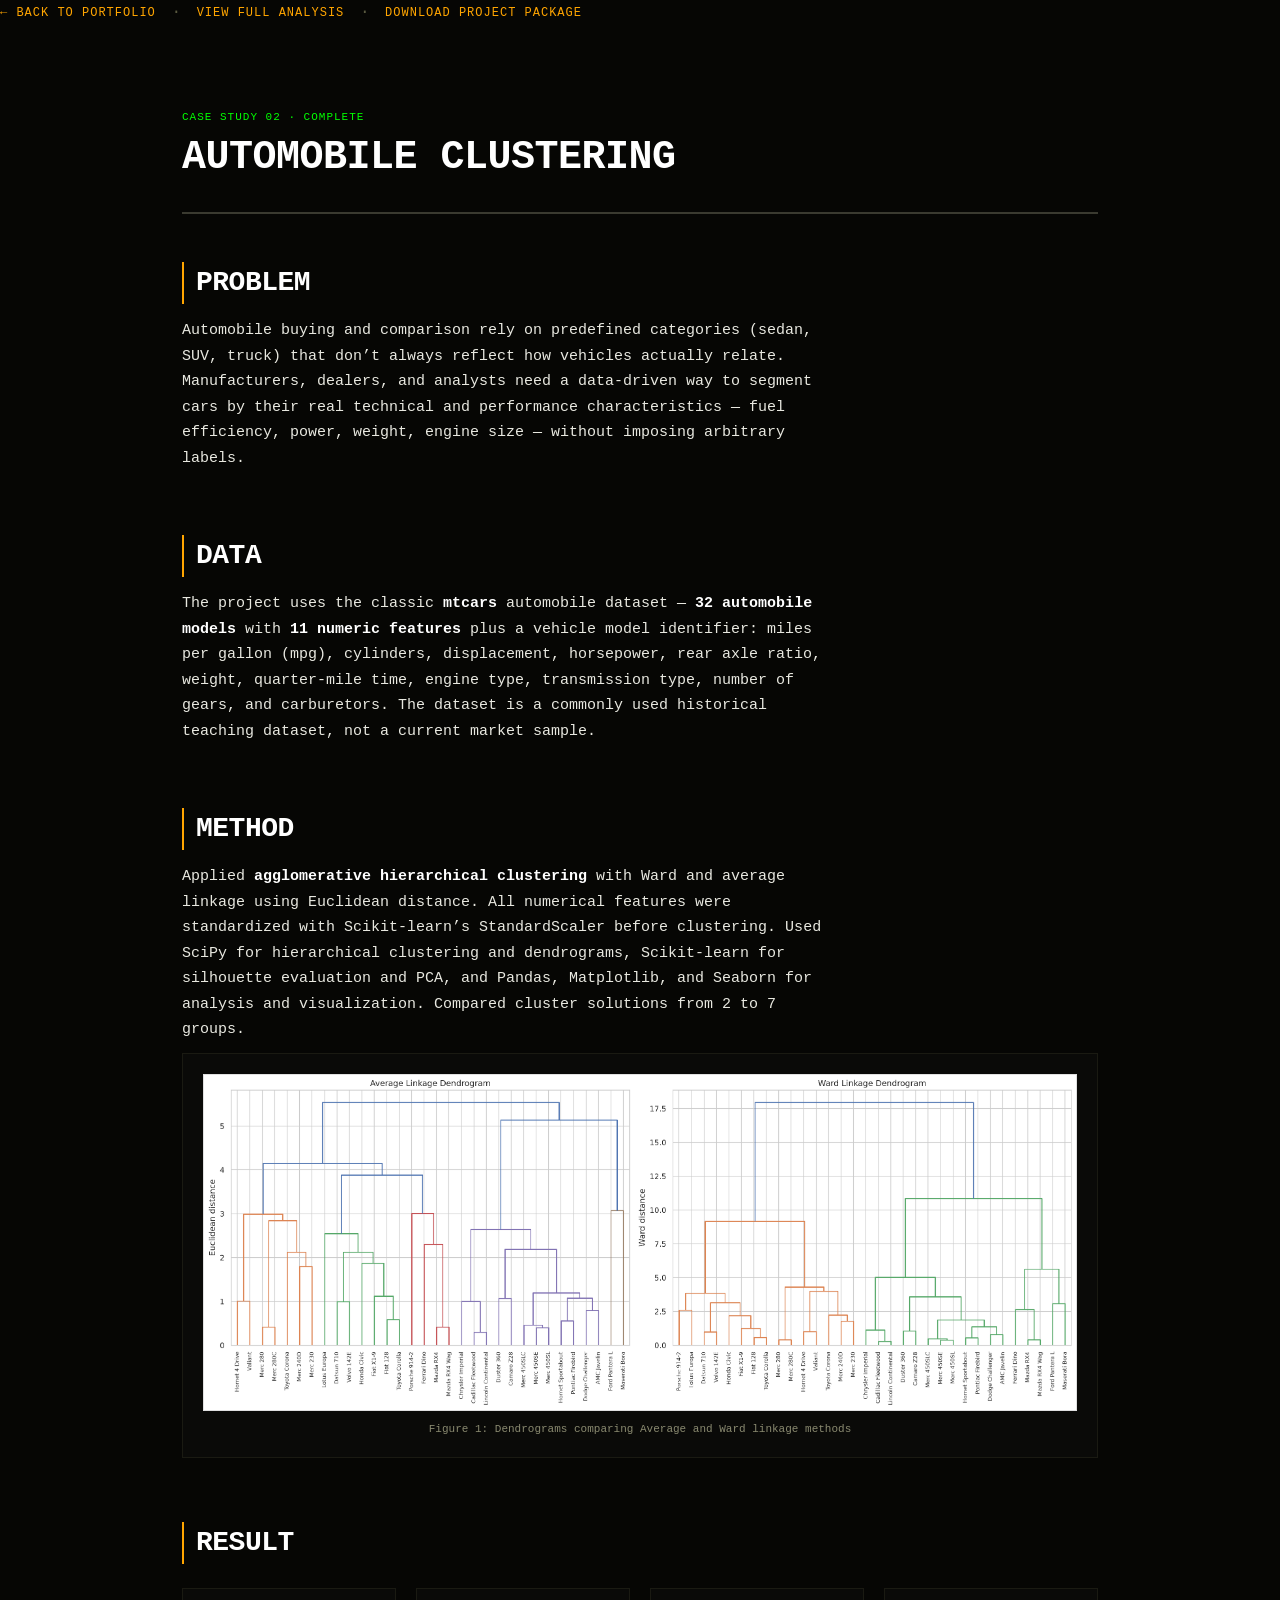
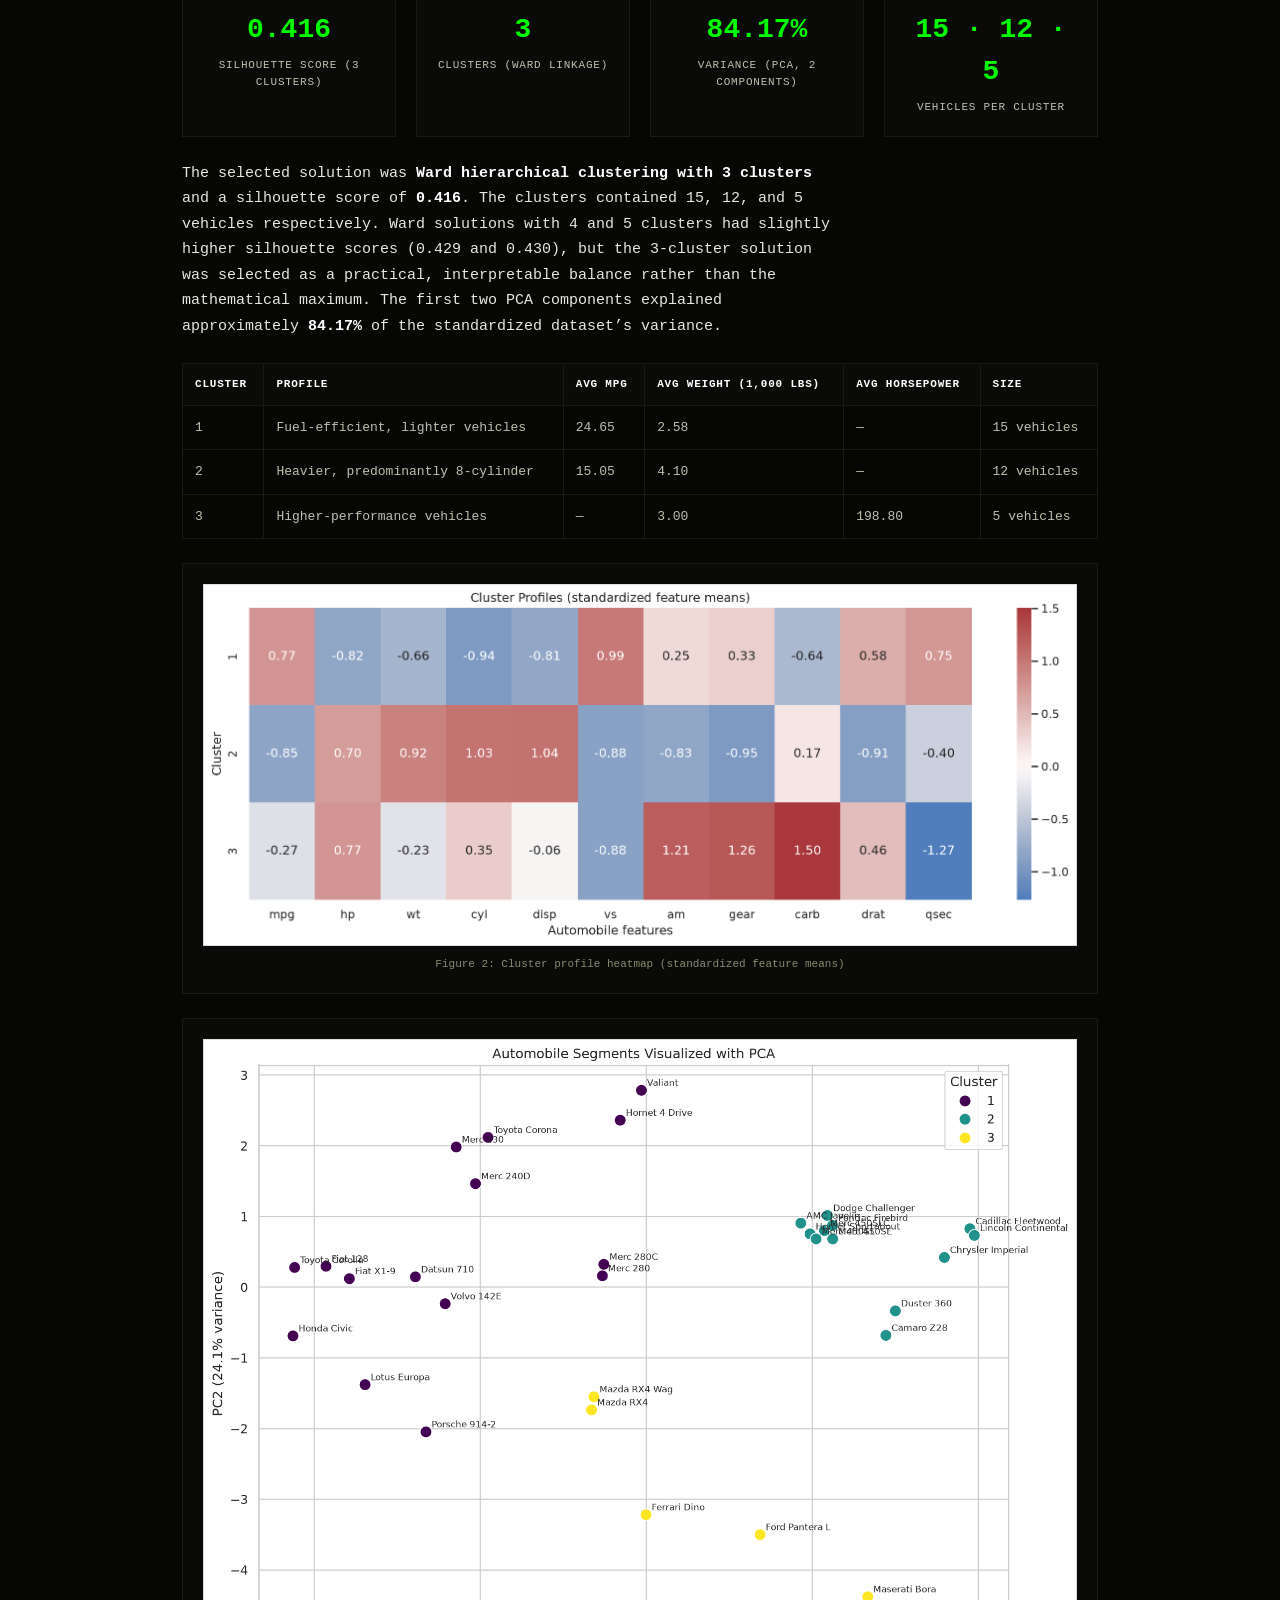
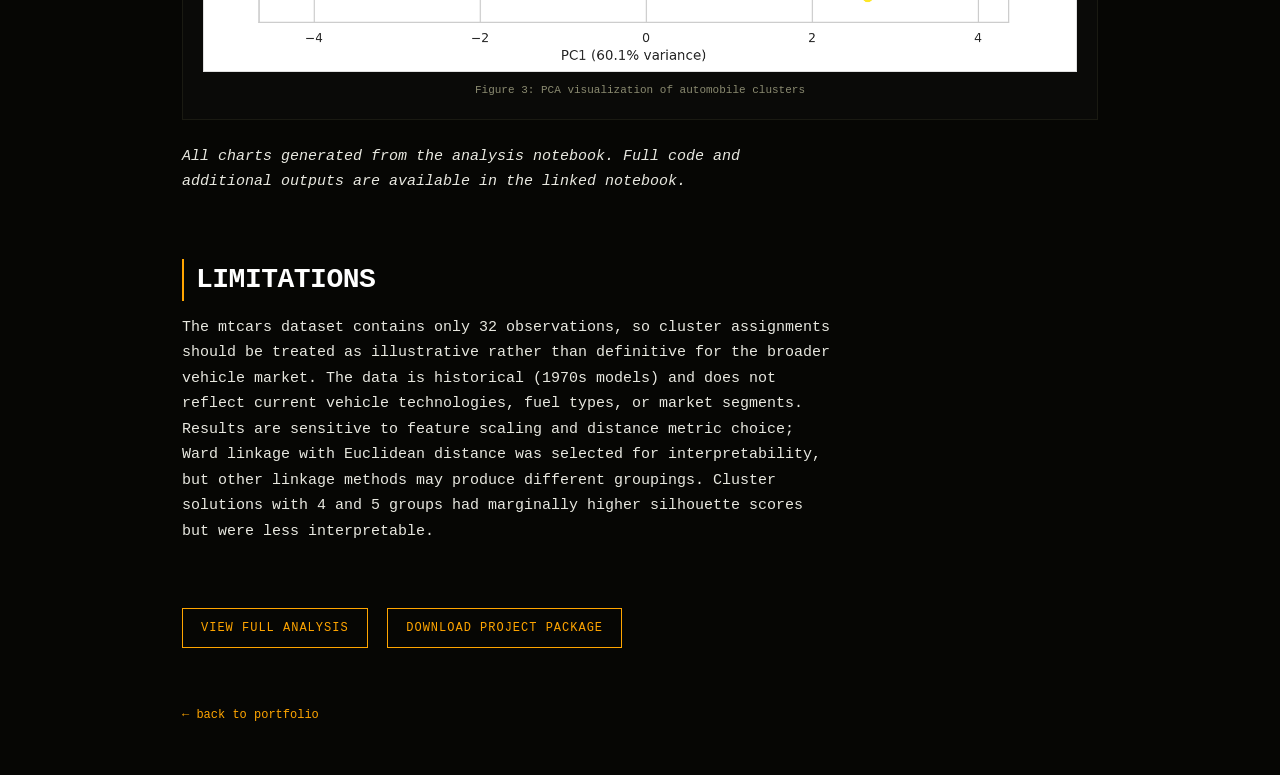
==== site/projects/automobile-clustering/index.html @ b72be39a "Initial portfolio site: CRT oscilloscope design system - Homepage with two case studies (Concrete St" ====
<!DOCTYPE html>
<html lang="en">
<head>
  <meta charset="utf-8">
  <meta name="viewport" content="width=device-width, initial-scale=1">
  <meta name="description" content="Case Study: Automobile Hierarchical Clustering. Unsupervised ML on the mtcars dataset (32 models, 11 features). Ward clustering, 3 clusters, silhouette 0.416.">
  <title>Automobile Clustering — Case Study</title>
  <link rel="icon" type="image/svg+xml" href="../../favicon.svg">
  <link rel="stylesheet" href="../../css/style.css">
  <style>
    /* Project-page additions on top of the CRT theme */
    .project-nav { margin-bottom: 32px; }
    .project-nav a { color: #ffa500; text-decoration: none; font-size: 12px; text-transform: uppercase; letter-spacing: 1px; }
    .project-nav a:hover { color: #fff; }
    .project-nav .sep { color: #5a5a40; margin: 0 6px; }

    .project-wrap { max-width: 980px; margin: 0 auto; padding: 48px 32px; }
    .project-head { margin-bottom: 48px; border-bottom: 2px solid #3a3a30; padding-bottom: 16px; }
    .project-head h1 { color: #fff; font-size: clamp(28px, 4vw, 40px); text-transform: uppercase; letter-spacing: -0.5px; margin-bottom: 8px; }
    .project-head .status { color: #0f0; font-size: 11px; text-transform: uppercase; letter-spacing: 1px; }

    .section { margin-bottom: 64px; }
    .section h2 { color: #fff; font-size: clamp(22px, 3vw, 28px); text-transform: uppercase; letter-spacing: -0.5px; margin-bottom: 14px; border-left: 2px solid #ffa500; padding-left: 12px; }
    .section p { color: #e8e8e0; font-size: clamp(13px, 1.4vw, 15px); line-height: 1.7; max-width: 72ch; margin-bottom: 10px; }
    .section strong { color: #fff; }

    /* Light panels for charts (charts have white backgrounds) */
    .chart-panel { background: #0a0a08; border: 1px solid #1a1a12; padding: 20px; margin-bottom: 24px; display: flex; flex-direction: column; align-items: center; }
    .chart-panel img { max-width: 100%; height: auto; display: block; background: #ffffff; border: 1px solid #e0e0e0; }
    .chart-caption { color: #8a8a70; font-size: 11px; margin-top: 10px; text-align: center; max-width: 600px; }

    .metrics-grid { display: grid; grid-template-columns: repeat(auto-fit, minmax(160px, 1fr)); gap: 20px; margin: 24px 0; }
    .metric { background: #0a0a08; border: 1px solid #1a1a12; padding: 20px; text-align: center; }
    .metric .value { color: #0f0; font-size: 28px; font-weight: bold; font-variant-numeric: tabular-nums; }
    .metric .label { color: #c0c0b0; font-size: 11px; text-transform: uppercase; letter-spacing: 0.8px; margin-top: 6px; }

    .cluster-table { width: 100%; border-collapse: collapse; margin: 24px 0; }
    .cluster-table th, .cluster-table td { border: 1px solid #1a1a12; padding: 12px; text-align: left; font-size: 13px; }
    .cluster-table th { background: #0a0a08; color: #fff; text-transform: uppercase; letter-spacing: 0.8px; font-size: 11px; }
    .cluster-table td { color: #c0c0b0; }

    .analysis-links { margin-top: 32px; }
    .analysis-links a { color: #ffa500; text-decoration: none; border: 1px solid #ffa500; padding: 10px 18px; font-size: 12px; text-transform: uppercase; letter-spacing: 1px; margin-right: 10px; margin-bottom: 10px; display: inline-block; }
    .analysis-links a:hover { background: #ffa500; color: #060604; }

    .back-link { color: #c0c0b0; font-size: 12px; text-decoration: none; margin-top: 48px; display: inline-block; }
    .back-link:hover { color: #fff; }

    .asset-note { color: #8a8a70; font-size: 12px; font-style: italic; margin-top: 16px; }

    @media (max-width: 640px) {
      .project-wrap { padding: 32px 20px; }
      .cluster-table { font-size: 11px; }
      .cluster-table th, .cluster-table td { padding: 8px; }
    }
  </style>
</head>
<body>

  <div class="project-nav">
    <a href="../../index.html">&larr; back to portfolio</a>
    <span class="sep">·</span>
    <a href="Automobile_Hierarchical_Clustering_Portfolio.ipynb">View full analysis</a>
    <span class="sep">·</span>
    <a href="Automobile_Clustering_Project.zip">Download project package</a>
  </div>

  <div class="project-wrap">
    <div class="project-head">
      <span class="status">case study 02 · complete</span>
      <h1>Automobile Clustering</h1>
    </div>

    <div class="section">
      <h2>Problem</h2>
      <p>Automobile buying and comparison rely on predefined categories (sedan, SUV, truck) that don’t always reflect how vehicles actually relate. Manufacturers, dealers, and analysts need a data-driven way to segment cars by their real technical and performance characteristics — fuel efficiency, power, weight, engine size — without imposing arbitrary labels.</p>
    </div>

    <div class="section">
      <h2>Data</h2>
      <p>The project uses the classic <strong>mtcars</strong> automobile dataset — <strong>32 automobile models</strong> with <strong>11 numeric features</strong> plus a vehicle model identifier: miles per gallon (mpg), cylinders, displacement, horsepower, rear axle ratio, weight, quarter-mile time, engine type, transmission type, number of gears, and carburetors. The dataset is a commonly used historical teaching dataset, not a current market sample.</p>
    </div>

    <div class="section">
      <h2>Method</h2>
      <p>Applied <strong>agglomerative hierarchical clustering</strong> with Ward and average linkage using Euclidean distance. All numerical features were standardized with Scikit-learn’s <code>StandardScaler</code> before clustering. Used SciPy for hierarchical clustering and dendrograms, Scikit-learn for silhouette evaluation and PCA, and Pandas, Matplotlib, and Seaborn for analysis and visualization. Compared cluster solutions from 2 to 7 groups.</p>
      <div class="chart-panel">
        <img src="images/01_dendrograms.png" alt="Average and Ward linkage dendrograms showing hierarchical clustering structure">
        <div class="chart-caption">Figure 1: Dendrograms comparing Average and Ward linkage methods</div>
      </div>
    </div>

    <div class="section">
      <h2>Result</h2>
      <div class="metrics-grid">
        <div class="metric">
          <div class="value">0.416</div>
          <div class="label">silhouette score (3 clusters)</div>
        </div>
        <div class="metric">
          <div class="value">3</div>
          <div class="label">clusters (Ward linkage)</div>
        </div>
        <div class="metric">
          <div class="value">84.17%</div>
          <div class="label">variance (PCA, 2 components)</div>
        </div>
        <div class="metric">
          <div class="value">15 · 12 · 5</div>
          <div class="label">vehicles per cluster</div>
        </div>
      </div>
      <p>The selected solution was <strong>Ward hierarchical clustering with 3 clusters</strong> and a silhouette score of <strong>0.416</strong>. The clusters contained 15, 12, and 5 vehicles respectively. Ward solutions with 4 and 5 clusters had slightly higher silhouette scores (0.429 and 0.430), but the 3-cluster solution was selected as a practical, interpretable balance rather than the mathematical maximum. The first two PCA components explained approximately <strong>84.17%</strong> of the standardized dataset’s variance.</p>
      <table class="cluster-table">
        <thead>
          <tr><th>Cluster</th><th>Profile</th><th>Avg MPG</th><th>Avg Weight (1,000 lbs)</th><th>Avg Horsepower</th><th>Size</th></tr>
        </thead>
        <tbody>
          <tr><td>1</td><td>Fuel-efficient, lighter vehicles</td><td>24.65</td><td>2.58</td><td>—</td><td>15 vehicles</td></tr>
          <tr><td>2</td><td>Heavier, predominantly 8-cylinder</td><td>15.05</td><td>4.10</td><td>—</td><td>12 vehicles</td></tr>
          <tr><td>3</td><td>Higher-performance vehicles</td><td>—</td><td>3.00</td><td>198.80</td><td>5 vehicles</td></tr>
        </tbody>
      </table>
      <div class="chart-panel">
        <img src="images/02_cluster_heatmap.png" alt="Standardized cluster mean heatmap showing feature patterns per cluster">
        <div class="chart-caption">Figure 2: Cluster profile heatmap (standardized feature means)</div>
      </div>
      <div class="chart-panel">
        <img src="images/03_pca_visualization.png" alt="PCA scatter plot showing automobile segments by cluster">
        <div class="chart-caption">Figure 3: PCA visualization of automobile clusters</div>
      </div>
      <p class="asset-note">All charts generated from the analysis notebook. Full code and additional outputs are available in the linked notebook.</p>
    </div>

    <div class="section">
      <h2>Limitations</h2>
      <p>The mtcars dataset contains only 32 observations, so cluster assignments should be treated as illustrative rather than definitive for the broader vehicle market. The data is historical (1970s models) and does not reflect current vehicle technologies, fuel types, or market segments. Results are sensitive to feature scaling and distance metric choice; Ward linkage with Euclidean distance was selected for interpretability, but other linkage methods may produce different groupings. Cluster solutions with 4 and 5 groups had marginally higher silhouette scores but were less interpretable.</p>
    </div>

    <div class="analysis-links">
      <a href="Automobile_Hierarchical_Clustering_Portfolio.ipynb">View full analysis</a>
      <a href="Automobile_Clustering_Project.zip">Download project package</a>
    </div>

    <p class="back-link"><a href="../../index.html">&larr; back to portfolio</a></p>
  </div>

</body>
</html>
---- site/css/style.css ----
/* Impeccable surface: portfolio landing page
   Direction: CRT oscilloscope signal bench (seed:408cf18a6cf947b2)
   Palette: phosphor green #0f0 on near-black #060604, graticule gray #3a3a30, amber #ffa500
   Type: condensed monospace instrument caps, measured against ten-division graticule
*/

* { box-sizing: border-box; margin: 0; padding: 0; }

html {
  scroll-behavior: smooth;
}

body {
  background: #060604;
  color: #0f0;
  font-family: 'Courier New', Courier, monospace;
  line-height: 1.5;
  overflow-x: hidden;
}

a { color: #ffa500; text-decoration: none; }
a:hover { color: #fff; }

/* ── CRT display: first viewport ───────────────────────────── */

.crt-display {
  position: relative;
  width: 100vw;
  min-height: 100vh;
  display: flex;
  flex-direction: column;
  align-items: center;
  justify-content: flex-start;
}

.crt-bezel {
  position: relative;
  width: min(96vw, 1120px);
  height: min(64vh, 720px);
  border: 10px solid #14140e;
  border-radius: 8px;
  background: #0a0a08;
  box-shadow:
    inset 0 0 60px rgba(0,0,0,0.85),
    0 0 30px rgba(15,255,0,0.05);
  margin-top: 12px;
  margin-bottom: 24px;
  display: flex;
  flex-direction: column;
  padding: 18px;
}

.crt-brand {
  position: absolute;
  top: 14px;
  left: 16px;
  font-size: 11px;
  color: #c0c0b0;
  text-transform: uppercase;
  letter-spacing: 1px;
}

.crt-power {
  position: absolute;
  top: 14px;
  right: 16px;
  font-size: 11px;
  color: #ffa500;
  text-transform: uppercase;
  letter-spacing: 1px;
}

.crt-screen {
  position: relative;
  width: calc(100% - 32px);
  height: calc(100% - 32px);
  margin: 16px;
  background: #0a0a08;
  background-image:
    linear-gradient(rgba(15,255,0,0.05) 1px, transparent 1px),
    linear-gradient(90deg, rgba(15,255,0,0.05) 1px, transparent 1px);
  background-size: 64px 64px;
  border: 2px solid #1a1a12;
  overflow: hidden;
  padding: 24px;
  display: flex;
  flex-direction: column;
}

/* ── Graticule: ten-division grid ─────────────────────────── */

.graticule {
  position: absolute;
  inset: 0;
  background-image:
    linear-gradient(rgba(58,58,48,0.35) 1px, transparent 1px),
    linear-gradient(90deg, rgba(58,58,48,0.35) 1px, transparent 1px);
  background-size: calc(100% / 10) calc(100% / 10);
  pointer-events: none;
  z-index: 1;
}

.graticule-label {
  position: absolute;
  font-size: 11px;
  color: #c0c0b0;
  letter-spacing: 0.4px;
  opacity: 0.8;
}
.graticule-label.gl-y0 { top: 8%; left: 8px; }
.graticule-label.gl-y1 { top: 26%; left: 8px; }
.graticule-label.gl-y2 { top: 44%; left: 8px; }
.graticule-label.gl-y3 { top: 62%; left: 8px; }
.graticule-label.gl-y4 { top: 80%; left: 8px; }
.graticule-label.gl-x0 { left: 4%; bottom: 8px; }
.graticule-label.gl-x1 { left: 28%; bottom: 8px; }
.graticule-label.gl-x2 { left: 52%; bottom: 8px; }
.graticule-label.gl-x3 { left: 76%; bottom: 8px; }

/* ── Traces: case study signals ───────────────────────────── */

.traces {
  position: relative;
  z-index: 2;
  height: 100%;
  display: flex;
  flex-direction: column;
  justify-content: center;
  gap: 18px;
  padding-right: 24px;
}

.trace {
  position: relative;
  font-size: clamp(13px, 1.4vw, 16px);
  color: #0f0;
  white-space: nowrap;
  overflow: hidden;
  opacity: 0;
  transform: translateX(-20px);
  animation: trace-fade 0.6s ease forwards;
}

.trace.channel-2 { color: #8fff8f; animation-delay: 0.15s; }
.trace.channel-3 { color: #0f0; animation-delay: 0.3s; }

.trace-label {
  display: inline-block;
  min-width: 150px;
  font-size: 11px;
  opacity: 0.7;
}

.trace-value {
  font-weight: bold;
  letter-spacing: 0.2px;
}

@keyframes trace-fade {
  to { opacity: 1; transform: translateX(0); }
}

/* ── Sweep line: signature motion ─────────────────────────── */

.sweep {
  position: absolute;
  top: 0;
  left: 0;
  width: 2px;
  height: 100%;
  background: linear-gradient(0deg, transparent, #0f0, transparent);
  z-index: 3;
  pointer-events: none;
  animation: sweep 2.5s linear infinite;
}

@keyframes sweep {
  0% { left: 0%; opacity: 0; }
  10% { opacity: 1; }
  90% { opacity: 1; }
  100% { left: 100%; opacity: 0; }
}

/* ── Title & subtitle ─────────────────────────────────────── */

.crt-title {
  position: relative;
  z-index: 2;
  font-size: clamp(32px, 6vw, 56px);
  font-weight: bold;
  color: #fff;
  text-transform: uppercase;
  letter-spacing: -1px;
  margin-top: auto;
  margin-bottom: 6px;
  text-shadow: 0 0 10px rgba(255,255,255,0.3);
}

.crt-subtitle {
  position: relative;
  z-index: 2;
  font-size: clamp(12px, 1.6vw, 15px);
  color: #8a8a70;
  text-transform: uppercase;
  letter-spacing: 2px;
  margin-bottom: 24px;
}

.crt-value-prop {
  position: relative;
  z-index: 2;
  font-size: clamp(13px, 1.4vw, 15px);
  color: #e8e8e0;
  line-height: 1.5;
  max-width: 600px;
  margin-bottom: 24px;
  text-align: center;
}

/* ── Readouts ─────────────────────────────────────────────── */

.readouts {
  position: relative;
  z-index: 2;
  display: flex;
  gap: 32px;
  margin-top: auto;
  margin-bottom: 20px;
  font-variant-numeric: tabular-nums;
}

.readout {
  font-size: clamp(11px, 1.4vw, 13px);
  color: #ffa500;
  text-transform: uppercase;
  letter-spacing: 1px;
}

.readout.primary { color: #fff; }
.readout-value {
  font-size: 1.6em;
  font-weight: bold;
  margin-left: 8px;
}

.readout.primary .readout-value { color: #0f0; }

/* ── Controls: instrument knobs ───────────────────────────── */

.controls {
  position: relative;
  z-index: 2;
  display: flex;
  gap: 14px;
  margin-bottom: 24px;
}

.knob {
  width: 42px;
  height: 42px;
  border: 2px solid #c0c0b0;
  border-radius: 50%;
  background: #0a0a08;
  color: #0f0;
  font-size: 12px;
  text-transform: uppercase;
  letter-spacing: 1px;
  display: flex;
  align-items: center;
  justify-content: center;
  cursor: pointer;
  transition: all 0.2s;
}

.knob:hover { border-color: #0f0; }
.knob.active {
  border-color: #0f0;
  box-shadow: 0 0 14px rgba(15,255,0,0.4);
}

/* ── Action ───────────────────────────────────────────────── */

.action {
  position: relative;
  z-index: 2;
  margin-bottom: 32px;
}

.action a {
  color: #ffa500;
  border: 2px solid #ffa500;
  padding: 12px 24px;
  font-size: 13px;
  text-transform: uppercase;
  letter-spacing: 1px;
  transition: all 0.2s;
  font-weight: bold;
}

.action a:hover {
  background: #ffa500;
  color: #060604;
}

/* ── Scrollable page content below first viewport ─────────── */

.page-wrap {
  position: relative;
  z-index: 4;
  background: #060604;
  padding: 48px 32px;
  max-width: 1000px;
  margin: 0 auto;
}

.page-section {
  margin-bottom: 64px;
  opacity: 0;
  transform: translateY(20px);
  transition: opacity 0.6s ease, transform 0.6s ease;
}

.page-section.visible {
  opacity: 1;
  transform: translateY(0);
}

.page-section.hidden { display: none; }

.section-intro {
  margin-bottom: 32px;
}

.section-intro h2 {
  font-size: clamp(24px, 3vw, 32px);
  color: #fff;
  text-transform: uppercase;
  letter-spacing: -0.5px;
  margin-bottom: 10px;
  border-bottom: 2px solid #3a3a30;
  padding-bottom: 8px;
  display: inline-block;
}

.section-intro p {
  color: #8a8a70;
  font-size: clamp(13px, 1.4vw, 15px);
  max-width: 600px;
}

/* ── Case study grid ─────────────────────────────────────── */

.case-grid {
  display: grid;
  grid-template-columns: repeat(auto-fit, minmax(260px, 1fr));
  gap: 24px;
}

.case-card {
  background: #0a0a08;
  border: 1px solid #1a1a12;
  padding: 24px;
  transition: border-color 0.2s;
}

.case-card:hover { border-color: #0f0; }

.case-card h3 {
  color: #fff;
  font-size: 17px;
  margin-bottom: 10px;
  text-transform: uppercase;
  letter-spacing: 0.5px;
}

.case-card p {
  color: #8a8a70;
  font-size: 13px;
  line-height: 1.5;
  margin-bottom: 14px;
}

.case-card .case-meta {
  font-size: 11px;
  color: #c0c0b0;
  text-transform: uppercase;
  letter-spacing: 0.8px;
  border-top: 1px solid #1a1a12;
  padding-top: 10px;
  margin-top: 14px;
}

.case-link {
  margin-top: 14px;
  font-size: 12px;
  color: #ffa500;
  border-top: 1px solid #1a1a12;
  padding-top: 10px;
}

.case-link a { color: #ffa500; text-decoration: none; }
.case-link a:hover { color: #fff; text-decoration: underline; }

.case-card.coming-soon {
  opacity: 0.45;
  filter: grayscale(1);
}

.case-card.coming-soon h3 { color: #5a5a40; }
.case-card.coming-soon .case-meta { color: #5a5a40; }
.case-card.coming-soon .case-link { display: none; }

/* ── About & contact ─────────────────────────────────────── */

.about-content p,
.contact-content p {
  color: #8a8a70;
  font-size: 14px;
  line-height: 1.7;
  margin-bottom: 16px;
  max-width: 600px;
}

.contact-link {
  color: #0f0;
  font-weight: bold;
}

.contact-links {
  display: flex;
  gap: 16px;
  margin-bottom: 16px;
}

.contact-links .contact-link {
  color: #ffa500;
  border: 1px solid #ffa500;
  padding: 8px 16px;
  font-size: 12px;
  text-transform: uppercase;
  letter-spacing: 1px;
  text-decoration: none;
}

.contact-links .contact-link:hover {
  background: #ffa500;
  color: #060604;
}

/* ── Responsive ──────────────────────────────────────────── */

@media (max-width: 640px) {
  body { padding: 0; }
  .crt-bezel {
    width: 92vw;
    height: min(52vh, 560px);
    margin-top: 8px;
    margin-bottom: 16px;
    border-width: 6px;
  }
  .crt-screen { margin: 12px; padding: 16px; }
  .crt-title { font-size: 24px; margin-bottom: 4px; }
  .crt-subtitle { font-size: 11px; margin-bottom: 16px; }
  .readouts { gap: 20px; margin-bottom: 16px; }
  .controls { gap: 10px; margin-bottom: 16px; }
  .knob { width: 36px; height: 36px; font-size: 11px; }
  .action { margin-bottom: 20px; }
  .page-wrap { padding: 32px 20px; }
  .traces { gap: 12px; }
  .trace { font-size: 12px; }
  .case-grid { grid-template-columns: 1fr; }
}

@media (max-width: 400px) {
  .crt-bezel { width: 90vw; height: min(44vh, 480px); }
  .crt-screen { margin: 10px; padding: 14px; }
  .readouts { flex-direction: column; gap: 10px; align-items: flex-start; }
  .controls { flex-wrap: wrap; justify-content: center; }
  .knob { width: 40px; height: 40px; margin: 4px; }
}

/* ── prefers-reduced-motion ─────────────────────────────── */

@media (prefers-reduced-motion: reduce) {
  .sweep { animation: none; opacity: 0.3; }
  .trace { animation: none; opacity: 1; transform: none; }
  .page-section { animation: none; opacity: 1; transform: none; }
  * { transition: none !important; }
}

/* ── Focus styles (accessibility) ─────────────────────── */

a:focus-visible,
button:focus-visible,
.knob:focus-visible {
  outline: 2px solid #0f0;
  outline-offset: 2px;
}
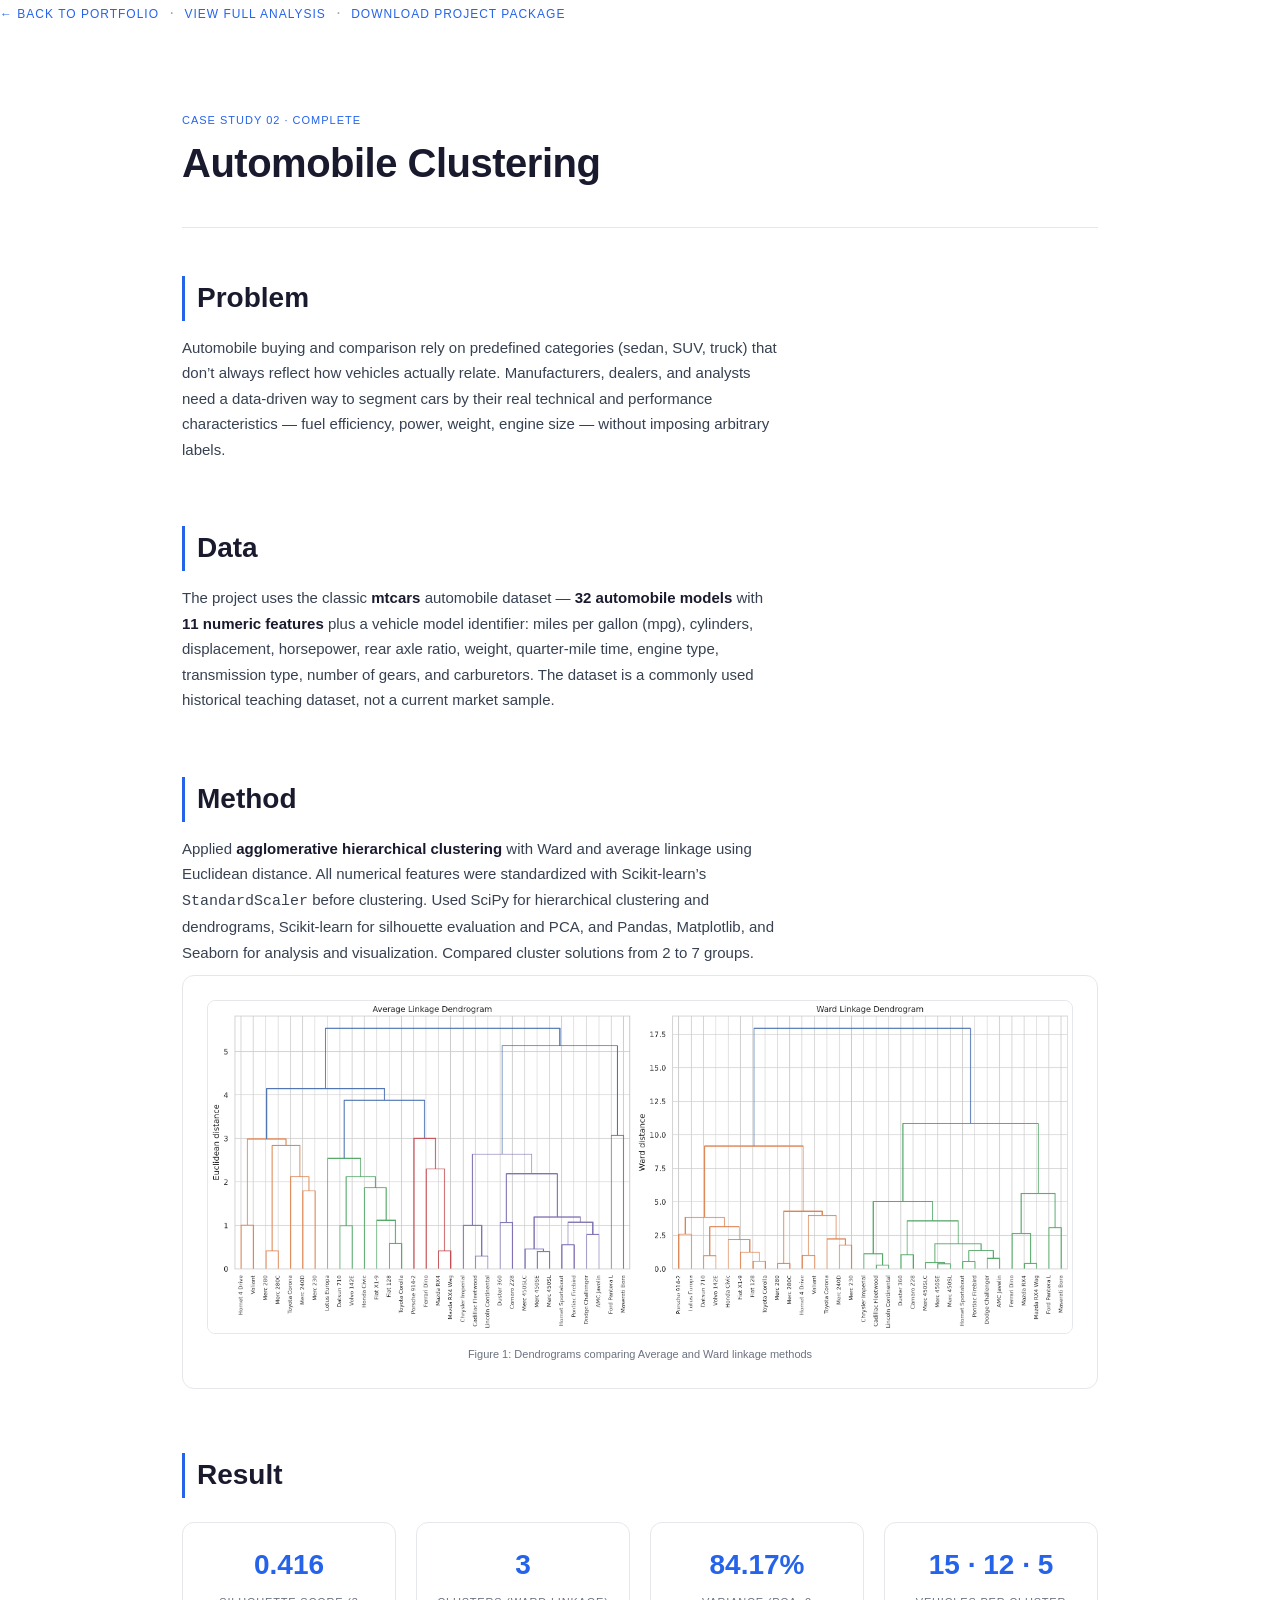
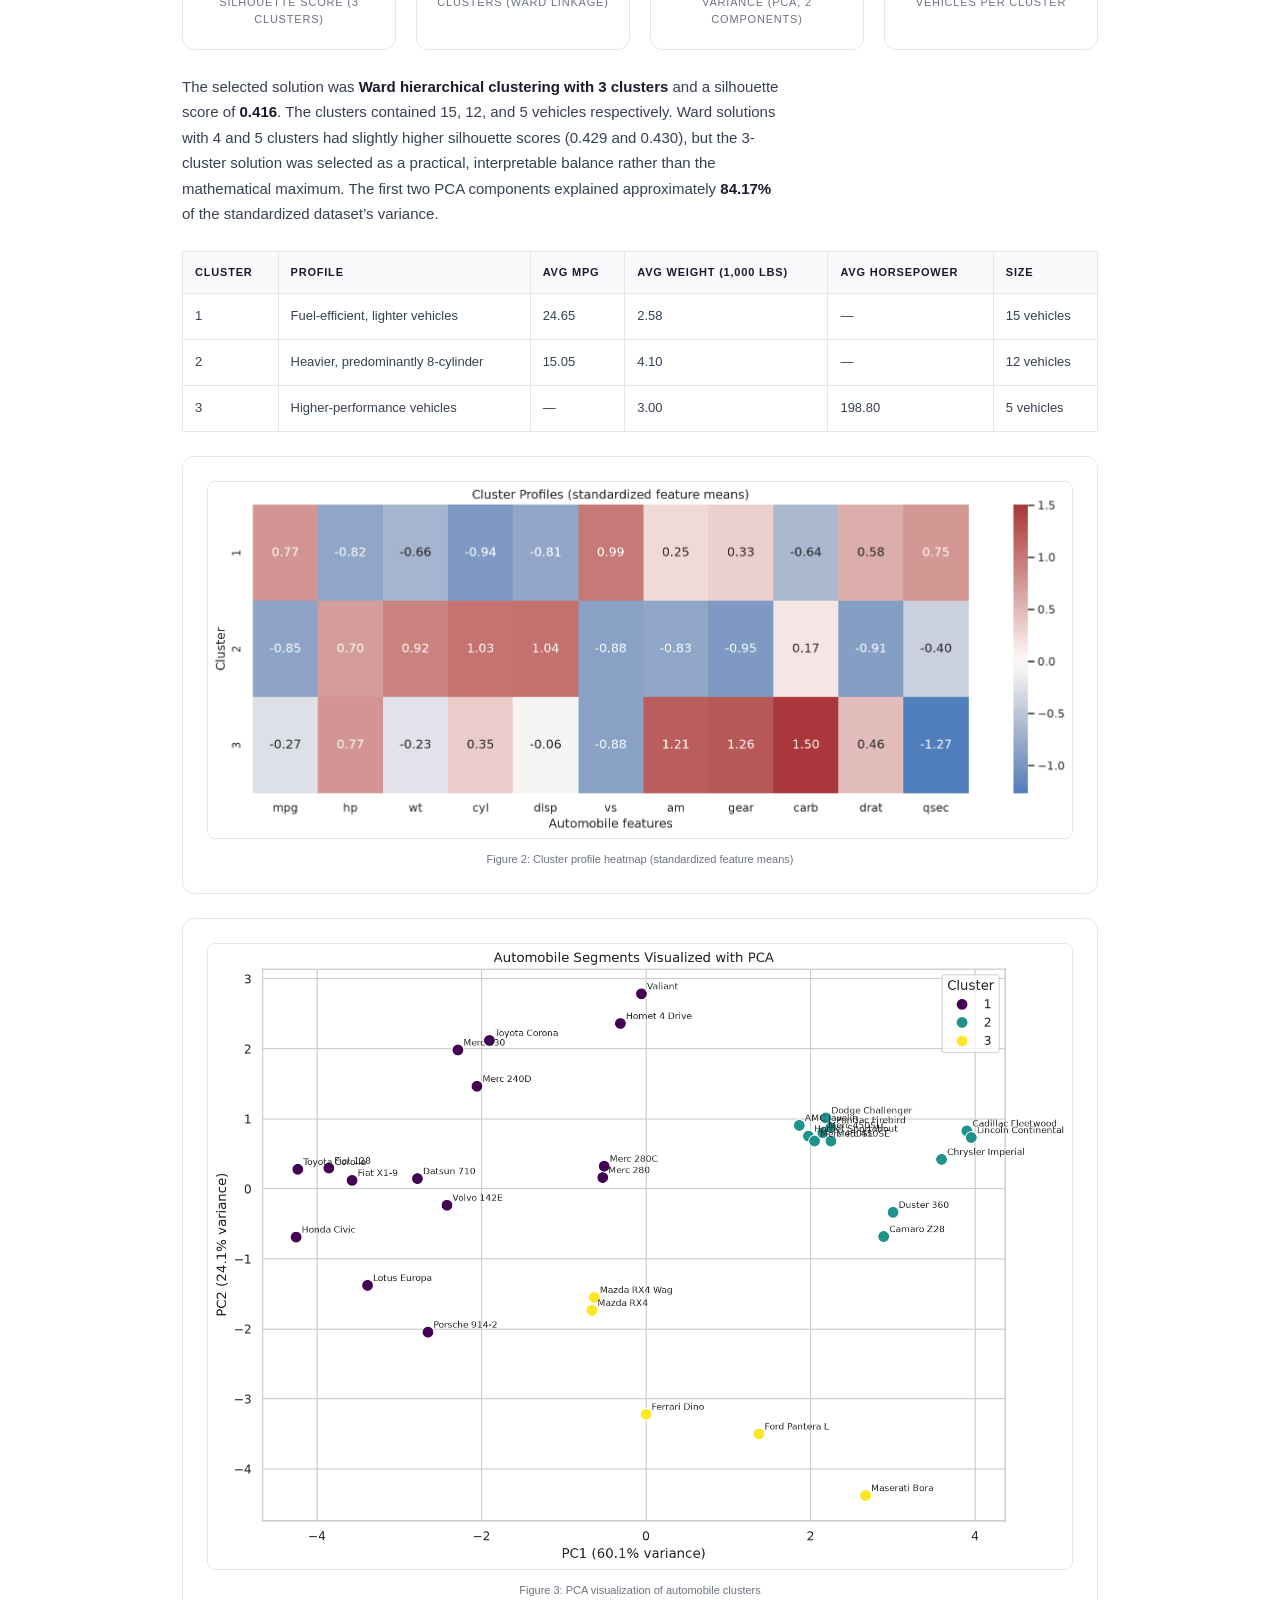
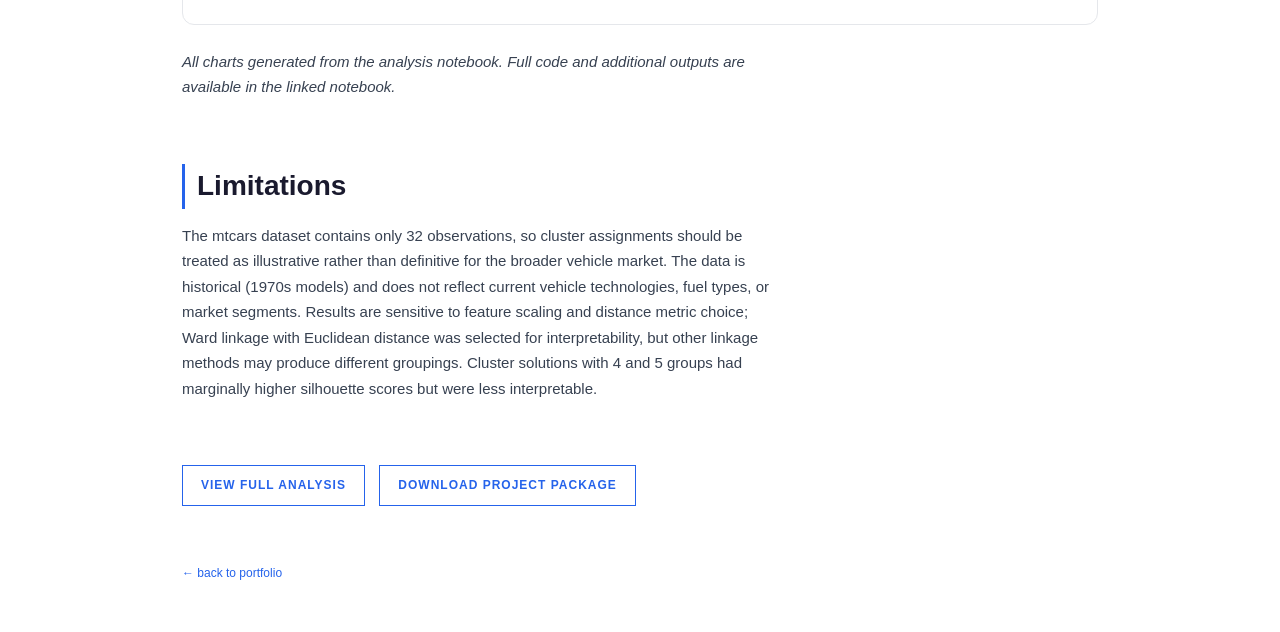
==== commit f6ace229: "Redesign portfolio: clean light theme, Bimira The Analyst - Homepage redesigned with hero, about, pr" ====
--- a/site/projects/automobile-clustering/index.html
+++ b/site/projects/automobile-clustering/index.html
@@ -8,51 +8,43 @@
   <link rel="icon" type="image/svg+xml" href="../../favicon.svg">
   <link rel="stylesheet" href="../../css/style.css">
   <style>
-    /* Project-page additions on top of the CRT theme */
     .project-nav { margin-bottom: 32px; }
-    .project-nav a { color: #ffa500; text-decoration: none; font-size: 12px; text-transform: uppercase; letter-spacing: 1px; }
-    .project-nav a:hover { color: #fff; }
-    .project-nav .sep { color: #5a5a40; margin: 0 6px; }
+    .project-nav a { color: #2563eb; text-decoration: none; font-size: 12px; text-transform: uppercase; letter-spacing: 1px; }
+    .project-nav a:hover { color: #1d4ed8; }
+    .project-nav .sep { color: #9ca3af; margin: 0 6px; }
 
     .project-wrap { max-width: 980px; margin: 0 auto; padding: 48px 32px; }
-    .project-head { margin-bottom: 48px; border-bottom: 2px solid #3a3a30; padding-bottom: 16px; }
-    .project-head h1 { color: #fff; font-size: clamp(28px, 4vw, 40px); text-transform: uppercase; letter-spacing: -0.5px; margin-bottom: 8px; }
-    .project-head .status { color: #0f0; font-size: 11px; text-transform: uppercase; letter-spacing: 1px; }
+    .project-head { margin-bottom: 48px; border-bottom: 1px solid #e5e7eb; padding-bottom: 24px; }
+    .project-head h1 { color: #1a1a2e; font-size: clamp(28px, 4vw, 40px); margin-bottom: 8px; letter-spacing: -0.5px; }
+    .project-head .status { color: #2563eb; font-size: 11px; text-transform: uppercase; letter-spacing: 1px; }
 
     .section { margin-bottom: 64px; }
-    .section h2 { color: #fff; font-size: clamp(22px, 3vw, 28px); text-transform: uppercase; letter-spacing: -0.5px; margin-bottom: 14px; border-left: 2px solid #ffa500; padding-left: 12px; }
-    .section p { color: #e8e8e0; font-size: clamp(13px, 1.4vw, 15px); line-height: 1.7; max-width: 72ch; margin-bottom: 10px; }
-    .section strong { color: #fff; }
+    .section h2 { color: #1a1a2e; font-size: clamp(22px, 3vw, 28px); margin-bottom: 14px; padding-left: 12px; border-left: 3px solid #2563eb; }
+    .section p { color: #374151; font-size: clamp(13px, 1.4vw, 15px); line-height: 1.7; max-width: 72ch; margin-bottom: 10px; }
+    .section strong { color: #1a1a2e; }
 
-    /* Light panels for charts (charts have white backgrounds) */
-    .chart-panel { background: #0a0a08; border: 1px solid #1a1a12; padding: 20px; margin-bottom: 24px; display: flex; flex-direction: column; align-items: center; }
-    .chart-panel img { max-width: 100%; height: auto; display: block; background: #ffffff; border: 1px solid #e0e0e0; }
-    .chart-caption { color: #8a8a70; font-size: 11px; margin-top: 10px; text-align: center; max-width: 600px; }
+    .chart-panel { background: #ffffff; border: 1px solid #e5e7eb; padding: 24px; margin-bottom: 24px; display: flex; flex-direction: column; align-items: center; border-radius: 12px; }
+    .chart-panel img { max-width: 100%; height: auto; display: block; background: #ffffff; border: 1px solid #e5e7eb; border-radius: 8px; }
+    .chart-caption { color: #6b7280; font-size: 11px; margin-top: 12px; text-align: center; max-width: 600px; }
 
     .metrics-grid { display: grid; grid-template-columns: repeat(auto-fit, minmax(160px, 1fr)); gap: 20px; margin: 24px 0; }
-    .metric { background: #0a0a08; border: 1px solid #1a1a12; padding: 20px; text-align: center; }
-    .metric .value { color: #0f0; font-size: 28px; font-weight: bold; font-variant-numeric: tabular-nums; }
-    .metric .label { color: #c0c0b0; font-size: 11px; text-transform: uppercase; letter-spacing: 0.8px; margin-top: 6px; }
+    .metric { background: #ffffff; border: 1px solid #e5e7eb; padding: 20px; text-align: center; border-radius: 12px; }
+    .metric .value { color: #2563eb; font-size: 28px; font-weight: bold; font-variant-numeric: tabular-nums; }
+    .metric .label { color: #6b7280; font-size: 11px; text-transform: uppercase; letter-spacing: 0.8px; margin-top: 6px; }
 
     .cluster-table { width: 100%; border-collapse: collapse; margin: 24px 0; }
-    .cluster-table th, .cluster-table td { border: 1px solid #1a1a12; padding: 12px; text-align: left; font-size: 13px; }
-    .cluster-table th { background: #0a0a08; color: #fff; text-transform: uppercase; letter-spacing: 0.8px; font-size: 11px; }
-    .cluster-table td { color: #c0c0b0; }
+    .cluster-table th, .cluster-table td { border: 1px solid #e5e7eb; padding: 12px; text-align: left; font-size: 13px; }
+    .cluster-table th { background: #f8fafc; color: #1a1a2e; text-transform: uppercase; letter-spacing: 0.8px; font-size: 11px; }
+    .cluster-table td { color: #374151; }
 
     .analysis-links { margin-top: 32px; }
-    .analysis-links a { color: #ffa500; text-decoration: none; border: 1px solid #ffa500; padding: 10px 18px; font-size: 12px; text-transform: uppercase; letter-spacing: 1px; margin-right: 10px; margin-bottom: 10px; display: inline-block; }
-    .analysis-links a:hover { background: #ffa500; color: #060604; }
+    .analysis-links a { color: #2563eb; text-decoration: none; border: 1px solid #2563eb; padding: 10px 18px; font-size: 12px; text-transform: uppercase; letter-spacing: 1px; margin-right: 10px; margin-bottom: 10px; display: inline-block; font-weight: 600; }
+    .analysis-links a:hover { background: #2563eb; color: #ffffff; }
 
-    .back-link { color: #c0c0b0; font-size: 12px; text-decoration: none; margin-top: 48px; display: inline-block; }
-    .back-link:hover { color: #fff; }
+    .back-link { color: #6b7280; font-size: 12px; text-decoration: none; margin-top: 48px; display: inline-block; }
+    .back-link:hover { color: #2563eb; }
 
-    .asset-note { color: #8a8a70; font-size: 12px; font-style: italic; margin-top: 16px; }
-
-    @media (max-width: 640px) {
-      .project-wrap { padding: 32px 20px; }
-      .cluster-table { font-size: 11px; }
-      .cluster-table th, .cluster-table td { padding: 8px; }
-    }
+    .asset-note { color: #6b7280; font-size: 12px; font-style: italic; margin-top: 16px; }
   </style>
 </head>
 <body>
--- a/site/css/style.css
+++ b/site/css/style.css
@@ -1,498 +1,436 @@
-/* Impeccable surface: portfolio landing page
-   Direction: CRT oscilloscope signal bench (seed:408cf18a6cf947b2)
-   Palette: phosphor green #0f0 on near-black #060604, graticule gray #3a3a30, amber #ffa500
-   Type: condensed monospace instrument caps, measured against ten-division graticule
+/* Bimira The Analyst — Design System
+   Light, clean, professional theme.
+   Palette: White ground, deep navy text, blue accent, slate secondary.
 */
 
 * { box-sizing: border-box; margin: 0; padding: 0; }
 
-html {
-  scroll-behavior: smooth;
-}
+html { scroll-behavior: smooth; }
 
 body {
-  background: #060604;
-  color: #0f0;
-  font-family: 'Courier New', Courier, monospace;
+  background: #ffffff;
+  color: #1a1a2e;
+  font-family: -apple-system, BlinkMacSystemFont, 'Segoe UI', Roboto, 'Helvetica Neue', Arial, sans-serif;
+  line-height: 1.6;
+  overflow-x: hidden;
+}
+
+a { color: #2563eb; text-decoration: none; }
+a:hover { color: #1d4ed8; }
+
+.container { max-width: 1080px; margin: 0 auto; padding: 0 24px; }
+
+/* ── Header / Navigation ── */
+.site-header {
+  position: sticky;
+  top: 0;
+  background: rgba(255, 255, 255, 0.85);
+  backdrop-filter: blur(8px);
+  border-bottom: 1px solid #e5e7eb;
+  z-index: 100;
+}
+
+.header-inner {
+  display: flex;
+  align-items: center;
+  justify-content: space-between;
+  height: 72px;
+}
+
+.brand {
+  font-size: 1.5rem;
+  font-weight: 800;
+  color: #1a1a2e;
+  letter-spacing: -0.5px;
+}
+
+.brand-accent {
+  color: #2563eb;
+}
+
+.main-nav {
+  display: flex;
+  gap: 28px;
+  align-items: center;
+}
+
+.main-nav a {
+  color: #374151;
+  font-weight: 500;
+  font-size: 0.95rem;
+}
+
+.main-nav a:hover { color: #2563eb; }
+
+.btn {
+  display: inline-flex;
+  align-items: center;
+  justify-content: center;
+  font-weight: 600;
+  font-size: 0.9rem;
+  padding: 10px 20px;
+  border-radius: 8px;
+  transition: all 0.2s;
+}
+
+.btn-primary {
+  background: #2563eb;
+  color: #ffffff;
+  border: 1px solid #2563eb;
+}
+
+.btn-primary:hover { background: #1d4ed8; border-color: #1d4ed8; }
+
+.btn-outline {
+  background: transparent;
+  color: #2563eb;
+  border: 1px solid #2563eb;
+}
+
+.btn-outline:hover { background: #eff6ff; }
+
+.nav-toggle {
+  display: none;
+  background: none;
+  border: none;
+  cursor: pointer;
+  width: 28px;
+  height: 20px;
+  position: relative;
+}
+
+.nav-toggle span {
+  display: block;
+  position: absolute;
+  height: 2px;
+  width: 100%;
+  background: #1a1a2e;
+  border-radius: 2px;
+  transition: all 0.3s;
+}
+.nav-toggle span:nth-child(1) { top: 0; }
+.nav-toggle span:nth-child(2) { top: 9px; }
+.nav-toggle span:nth-child(3) { top: 18px; }
+
+/* ── Hero Section ── */
+.hero {
+  background: linear-gradient(135deg, #f8fafc 0%, #eff6ff 100%);
+  border-bottom: 1px solid #e5e7eb;
+  padding: 80px 0;
+}
+
+.hero-inner {
+  display: flex;
+  align-items: center;
+  min-height: 600px;
+}
+
+.hero-content { max-width: 620px; }
+
+.hero-kicker {
+  display: inline-block;
+  font-size: 0.85rem;
+  font-weight: 700;
+  letter-spacing: 0.08em;
+  text-transform: uppercase;
+  color: #2563eb;
+  margin-bottom: 16px;
+}
+
+.hero-title {
+  font-size: 3rem;
+  font-weight: 800;
+  line-height: 1.1;
+  color: #1a1a2e;
+  letter-spacing: -1px;
+  margin-bottom: 20px;
+}
+
+.hero-title .highlight { color: #2563eb; }
+
+.hero-subtitle {
+  font-size: 1.15rem;
+  color: #4b5563;
+  max-width: 520px;
+  margin-bottom: 32px;
+  line-height: 1.7;
+}
+
+.hero-actions {
+  display: flex;
+  gap: 16px;
+}
+
+/* ── About Section ── */
+.about { background: #ffffff; padding: 100px 0; }
+
+.section-header { text-align: center; margin-bottom: 48px; }
+
+.section-title {
+  font-size: 2.25rem;
+  font-weight: 800;
+  color: #1a1a2e;
+  margin-bottom: 12px;
+  letter-spacing: -0.5px;
+}
+
+.section-subtitle {
+  font-size: 1.1rem;
+  color: #6b7280;
+  max-width: 560px;
+  margin: 0 auto;
+}
+
+.about-grid {
+  display: grid;
+  grid-template-columns: 1fr 320px;
+  gap: 48px;
+  margin-bottom: 64px;
+}
+
+.about-bio p {
+  color: #374151;
+  font-size: 1.05rem;
+  margin-bottom: 20px;
+  line-height: 1.8;
+}
+
+.about-stats {
+  display: flex;
+  flex-direction: column;
+  gap: 20px;
+}
+
+.stat-card {
+  background: #f8fafc;
+  border: 1px solid #e5e7eb;
+  border-radius: 12px;
+  padding: 20px;
+}
+
+.stat-number {
+  font-size: 1.75rem;
+  font-weight: 800;
+  color: #2563eb;
+  margin-bottom: 6px;
+}
+
+.stat-label {
+  font-size: 0.85rem;
+  color: #6b7280;
   line-height: 1.5;
-  overflow-x: hidden;
-}
-
-a { color: #ffa500; text-decoration: none; }
-a:hover { color: #fff; }
-
-/* ── CRT display: first viewport ───────────────────────────── */
-
-.crt-display {
-  position: relative;
-  width: 100vw;
-  min-height: 100vh;
+}
+
+.skills { margin-top: 40px; }
+
+.skills-title {
+  font-size: 0.9rem;
+  font-weight: 700;
+  color: #1a1a2e;
+  margin-bottom: 16px;
+  text-transform: uppercase;
+  letter-spacing: 0.05em;
+}
+
+.skills-list {
+  display: flex;
+  flex-wrap: wrap;
+  gap: 10px;
+}
+
+.skill-tag {
+  background: #eff6ff;
+  color: #1d4ed8;
+  border: 1px solid #bfdbfe;
+  border-radius: 20px;
+  padding: 6px 14px;
+  font-size: 0.85rem;
+  font-weight: 500;
+}
+
+/* ── Projects Section ── */
+.projects { background: #f8fafc; padding: 100px 0; }
+
+.projects-grid {
+  display: grid;
+  grid-template-columns: repeat(auto-fit, minmax(320px, 1fr));
+  gap: 32px;
+}
+
+.project-card {
+  background: #ffffff;
+  border: 1px solid #e5e7eb;
+  border-radius: 16px;
+  overflow: hidden;
+  transition: all 0.3s;
+}
+
+.project-card:hover {
+  border-color: #2563eb;
+  transform: translateY(-4px);
+  box-shadow: 0 20px 40px -12px rgba(37, 99, 235, 0.15);
+}
+
+.project-image {
+  height: 200px;
+  background: linear-gradient(135deg, #e0e7ff 0%, #c7d2fe 100%);
+  display: flex;
+  align-items: center;
+  justify-content: center;
+  font-size: 0.9rem;
+  color: #6b7280;
+  font-weight: 500;
+}
+
+.project-image--concrete { background: linear-gradient(135deg, #fce7f3 0%, #fbcfe8 100%); color: #be185d; }
+.project-image--automobile { background: linear-gradient(135deg, #dbeafe 0%, #bfdbfe 100%); color: #2563eb; }
+
+.project-content { padding: 24px; }
+
+.project-tag {
+  display: inline-block;
+  font-size: 0.75rem;
+  font-weight: 700;
+  text-transform: uppercase;
+  letter-spacing: 0.06em;
+  color: #2563eb;
+  margin-bottom: 12px;
+}
+
+.project-title {
+  font-size: 1.25rem;
+  font-weight: 700;
+  color: #1a1a2e;
+  margin-bottom: 12px;
+  line-height: 1.4;
+}
+
+.project-excerpt {
+  color: #4b5563;
+  font-size: 0.95rem;
+  line-height: 1.6;
+  margin-bottom: 20px;
+}
+
+/* ── Contact Section ── */
+.contact { background: #ffffff; padding: 100px 0; }
+
+.contact-inner {
+  max-width: 640px;
+  margin: 0 auto;
+  text-align: center;
+}
+
+.contact-content { text-align: center; }
+
+.contact-subtitle {
+  color: #6b7280;
+  font-size: 1.1rem;
+  max-width: 560px;
+  margin: 0 auto 32px auto;
+}
+
+.contact-links {
   display: flex;
   flex-direction: column;
-  align-items: center;
-  justify-content: flex-start;
-}
-
-.crt-bezel {
-  position: relative;
-  width: min(96vw, 1120px);
-  height: min(64vh, 720px);
-  border: 10px solid #14140e;
-  border-radius: 8px;
-  background: #0a0a08;
-  box-shadow:
-    inset 0 0 60px rgba(0,0,0,0.85),
-    0 0 30px rgba(15,255,0,0.05);
-  margin-top: 12px;
-  margin-bottom: 24px;
-  display: flex;
-  flex-direction: column;
-  padding: 18px;
-}
-
-.crt-brand {
-  position: absolute;
-  top: 14px;
-  left: 16px;
-  font-size: 11px;
-  color: #c0c0b0;
-  text-transform: uppercase;
-  letter-spacing: 1px;
-}
-
-.crt-power {
-  position: absolute;
-  top: 14px;
-  right: 16px;
-  font-size: 11px;
-  color: #ffa500;
-  text-transform: uppercase;
-  letter-spacing: 1px;
-}
-
-.crt-screen {
-  position: relative;
-  width: calc(100% - 32px);
-  height: calc(100% - 32px);
-  margin: 16px;
-  background: #0a0a08;
-  background-image:
-    linear-gradient(rgba(15,255,0,0.05) 1px, transparent 1px),
-    linear-gradient(90deg, rgba(15,255,0,0.05) 1px, transparent 1px);
-  background-size: 64px 64px;
-  border: 2px solid #1a1a12;
-  overflow: hidden;
-  padding: 24px;
-  display: flex;
-  flex-direction: column;
-}
-
-/* ── Graticule: ten-division grid ─────────────────────────── */
-
-.graticule {
-  position: absolute;
-  inset: 0;
-  background-image:
-    linear-gradient(rgba(58,58,48,0.35) 1px, transparent 1px),
-    linear-gradient(90deg, rgba(58,58,48,0.35) 1px, transparent 1px);
-  background-size: calc(100% / 10) calc(100% / 10);
-  pointer-events: none;
-  z-index: 1;
-}
-
-.graticule-label {
-  position: absolute;
-  font-size: 11px;
-  color: #c0c0b0;
-  letter-spacing: 0.4px;
-  opacity: 0.8;
-}
-.graticule-label.gl-y0 { top: 8%; left: 8px; }
-.graticule-label.gl-y1 { top: 26%; left: 8px; }
-.graticule-label.gl-y2 { top: 44%; left: 8px; }
-.graticule-label.gl-y3 { top: 62%; left: 8px; }
-.graticule-label.gl-y4 { top: 80%; left: 8px; }
-.graticule-label.gl-x0 { left: 4%; bottom: 8px; }
-.graticule-label.gl-x1 { left: 28%; bottom: 8px; }
-.graticule-label.gl-x2 { left: 52%; bottom: 8px; }
-.graticule-label.gl-x3 { left: 76%; bottom: 8px; }
-
-/* ── Traces: case study signals ───────────────────────────── */
-
-.traces {
-  position: relative;
-  z-index: 2;
-  height: 100%;
-  display: flex;
-  flex-direction: column;
-  justify-content: center;
-  gap: 18px;
-  padding-right: 24px;
-}
-
-.trace {
-  position: relative;
-  font-size: clamp(13px, 1.4vw, 16px);
-  color: #0f0;
-  white-space: nowrap;
-  overflow: hidden;
-  opacity: 0;
-  transform: translateX(-20px);
-  animation: trace-fade 0.6s ease forwards;
-}
-
-.trace.channel-2 { color: #8fff8f; animation-delay: 0.15s; }
-.trace.channel-3 { color: #0f0; animation-delay: 0.3s; }
-
-.trace-label {
-  display: inline-block;
-  min-width: 150px;
-  font-size: 11px;
-  opacity: 0.7;
-}
-
-.trace-value {
-  font-weight: bold;
-  letter-spacing: 0.2px;
-}
-
-@keyframes trace-fade {
-  to { opacity: 1; transform: translateX(0); }
-}
-
-/* ── Sweep line: signature motion ─────────────────────────── */
-
-.sweep {
-  position: absolute;
-  top: 0;
-  left: 0;
-  width: 2px;
-  height: 100%;
-  background: linear-gradient(0deg, transparent, #0f0, transparent);
-  z-index: 3;
-  pointer-events: none;
-  animation: sweep 2.5s linear infinite;
-}
-
-@keyframes sweep {
-  0% { left: 0%; opacity: 0; }
-  10% { opacity: 1; }
-  90% { opacity: 1; }
-  100% { left: 100%; opacity: 0; }
-}
-
-/* ── Title & subtitle ─────────────────────────────────────── */
-
-.crt-title {
-  position: relative;
-  z-index: 2;
-  font-size: clamp(32px, 6vw, 56px);
-  font-weight: bold;
-  color: #fff;
-  text-transform: uppercase;
-  letter-spacing: -1px;
-  margin-top: auto;
-  margin-bottom: 6px;
-  text-shadow: 0 0 10px rgba(255,255,255,0.3);
-}
-
-.crt-subtitle {
-  position: relative;
-  z-index: 2;
-  font-size: clamp(12px, 1.6vw, 15px);
-  color: #8a8a70;
-  text-transform: uppercase;
-  letter-spacing: 2px;
-  margin-bottom: 24px;
-}
-
-.crt-value-prop {
-  position: relative;
-  z-index: 2;
-  font-size: clamp(13px, 1.4vw, 15px);
-  color: #e8e8e0;
-  line-height: 1.5;
-  max-width: 600px;
-  margin-bottom: 24px;
+  gap: 16px;
+}
+
+.contact-link {
+  display: flex;
+  align-items: center;
+  gap: 12px;
+  font-size: 1rem;
+  color: #2563eb;
+  font-weight: 500;
+  padding: 14px 24px;
+  border: 1px solid #e5e7eb;
+  border-radius: 12px;
+  transition: all 0.2s;
+}
+
+.contact-link:hover {
+  background: #eff6ff;
+  border-color: #2563eb;
+  color: #1d4ed8;
+}
+
+.contact-icon {
+  font-size: 1.25rem;
+  width: 24px;
   text-align: center;
 }
 
-/* ── Readouts ─────────────────────────────────────────────── */
-
-.readouts {
-  position: relative;
-  z-index: 2;
-  display: flex;
-  gap: 32px;
-  margin-top: auto;
-  margin-bottom: 20px;
-  font-variant-numeric: tabular-nums;
-}
-
-.readout {
-  font-size: clamp(11px, 1.4vw, 13px);
-  color: #ffa500;
-  text-transform: uppercase;
-  letter-spacing: 1px;
-}
-
-.readout.primary { color: #fff; }
-.readout-value {
-  font-size: 1.6em;
-  font-weight: bold;
-  margin-left: 8px;
-}
-
-.readout.primary .readout-value { color: #0f0; }
-
-/* ── Controls: instrument knobs ───────────────────────────── */
-
-.controls {
-  position: relative;
-  z-index: 2;
-  display: flex;
-  gap: 14px;
-  margin-bottom: 24px;
-}
-
-.knob {
-  width: 42px;
-  height: 42px;
-  border: 2px solid #c0c0b0;
-  border-radius: 50%;
-  background: #0a0a08;
-  color: #0f0;
-  font-size: 12px;
-  text-transform: uppercase;
-  letter-spacing: 1px;
-  display: flex;
-  align-items: center;
-  justify-content: center;
-  cursor: pointer;
-  transition: all 0.2s;
-}
-
-.knob:hover { border-color: #0f0; }
-.knob.active {
-  border-color: #0f0;
-  box-shadow: 0 0 14px rgba(15,255,0,0.4);
-}
-
-/* ── Action ───────────────────────────────────────────────── */
-
-.action {
-  position: relative;
-  z-index: 2;
-  margin-bottom: 32px;
-}
-
-.action a {
-  color: #ffa500;
-  border: 2px solid #ffa500;
-  padding: 12px 24px;
-  font-size: 13px;
-  text-transform: uppercase;
-  letter-spacing: 1px;
-  transition: all 0.2s;
-  font-weight: bold;
-}
-
-.action a:hover {
-  background: #ffa500;
-  color: #060604;
-}
-
-/* ── Scrollable page content below first viewport ─────────── */
-
-.page-wrap {
-  position: relative;
-  z-index: 4;
-  background: #060604;
-  padding: 48px 32px;
-  max-width: 1000px;
-  margin: 0 auto;
-}
-
-.page-section {
-  margin-bottom: 64px;
-  opacity: 0;
-  transform: translateY(20px);
-  transition: opacity 0.6s ease, transform 0.6s ease;
-}
-
-.page-section.visible {
-  opacity: 1;
-  transform: translateY(0);
-}
-
-.page-section.hidden { display: none; }
-
-.section-intro {
-  margin-bottom: 32px;
-}
-
-.section-intro h2 {
-  font-size: clamp(24px, 3vw, 32px);
-  color: #fff;
-  text-transform: uppercase;
-  letter-spacing: -0.5px;
-  margin-bottom: 10px;
-  border-bottom: 2px solid #3a3a30;
-  padding-bottom: 8px;
-  display: inline-block;
-}
-
-.section-intro p {
-  color: #8a8a70;
-  font-size: clamp(13px, 1.4vw, 15px);
-  max-width: 600px;
-}
-
-/* ── Case study grid ─────────────────────────────────────── */
-
-.case-grid {
-  display: grid;
-  grid-template-columns: repeat(auto-fit, minmax(260px, 1fr));
-  gap: 24px;
-}
-
-.case-card {
-  background: #0a0a08;
-  border: 1px solid #1a1a12;
-  padding: 24px;
-  transition: border-color 0.2s;
-}
-
-.case-card:hover { border-color: #0f0; }
-
-.case-card h3 {
-  color: #fff;
-  font-size: 17px;
-  margin-bottom: 10px;
-  text-transform: uppercase;
-  letter-spacing: 0.5px;
-}
-
-.case-card p {
-  color: #8a8a70;
-  font-size: 13px;
-  line-height: 1.5;
-  margin-bottom: 14px;
-}
-
-.case-card .case-meta {
-  font-size: 11px;
-  color: #c0c0b0;
-  text-transform: uppercase;
-  letter-spacing: 0.8px;
-  border-top: 1px solid #1a1a12;
-  padding-top: 10px;
-  margin-top: 14px;
-}
-
-.case-link {
-  margin-top: 14px;
-  font-size: 12px;
-  color: #ffa500;
-  border-top: 1px solid #1a1a12;
-  padding-top: 10px;
-}
-
-.case-link a { color: #ffa500; text-decoration: none; }
-.case-link a:hover { color: #fff; text-decoration: underline; }
-
-.case-card.coming-soon {
-  opacity: 0.45;
-  filter: grayscale(1);
-}
-
-.case-card.coming-soon h3 { color: #5a5a40; }
-.case-card.coming-soon .case-meta { color: #5a5a40; }
-.case-card.coming-soon .case-link { display: none; }
-
-/* ── About & contact ─────────────────────────────────────── */
-
-.about-content p,
-.contact-content p {
-  color: #8a8a70;
-  font-size: 14px;
-  line-height: 1.7;
-  margin-bottom: 16px;
-  max-width: 600px;
-}
-
-.contact-link {
-  color: #0f0;
-  font-weight: bold;
-}
-
-.contact-links {
-  display: flex;
-  gap: 16px;
-  margin-bottom: 16px;
-}
-
-.contact-links .contact-link {
-  color: #ffa500;
-  border: 1px solid #ffa500;
-  padding: 8px 16px;
-  font-size: 12px;
-  text-transform: uppercase;
-  letter-spacing: 1px;
-  text-decoration: none;
-}
-
-.contact-links .contact-link:hover {
-  background: #ffa500;
-  color: #060604;
-}
-
-/* ── Responsive ──────────────────────────────────────────── */
-
-@media (max-width: 640px) {
-  body { padding: 0; }
-  .crt-bezel {
-    width: 92vw;
-    height: min(52vh, 560px);
-    margin-top: 8px;
-    margin-bottom: 16px;
-    border-width: 6px;
+/* ── Footer ── */
+.site-footer {
+  background: #f8fafc;
+  border-top: 1px solid #e5e7eb;
+  padding: 48px 0;
+}
+
+.footer-inner {
+  display: flex;
+  justify-content: space-between;
+  align-items: center;
+}
+
+.footer-brand .brand { font-size: 1.4rem; }
+
+.footer-note {
+  font-size: 0.85rem;
+  color: #6b7280;
+  margin-top: 8px;
+}
+
+.footer-copy {
+  font-size: 0.85rem;
+  color: #9ca3af;
+}
+
+/* ── Responsive ── */
+@media (max-width: 768px) {
+  .nav-toggle { display: block; }
+  .main-nav {
+    position: absolute;
+    top: 72px;
+    left: 0;
+    right: 0;
+    background: #ffffff;
+    flex-direction: column;
+    padding: 24px;
+    gap: 16px;
+    border-bottom: 1px solid #e5e7eb;
+    display: none;
   }
-  .crt-screen { margin: 12px; padding: 16px; }
-  .crt-title { font-size: 24px; margin-bottom: 4px; }
-  .crt-subtitle { font-size: 11px; margin-bottom: 16px; }
-  .readouts { gap: 20px; margin-bottom: 16px; }
-  .controls { gap: 10px; margin-bottom: 16px; }
-  .knob { width: 36px; height: 36px; font-size: 11px; }
-  .action { margin-bottom: 20px; }
-  .page-wrap { padding: 32px 20px; }
-  .traces { gap: 12px; }
-  .trace { font-size: 12px; }
-  .case-grid { grid-template-columns: 1fr; }
-}
-
-@media (max-width: 400px) {
-  .crt-bezel { width: 90vw; height: min(44vh, 480px); }
-  .crt-screen { margin: 10px; padding: 14px; }
-  .readouts { flex-direction: column; gap: 10px; align-items: flex-start; }
-  .controls { flex-wrap: wrap; justify-content: center; }
-  .knob { width: 40px; height: 40px; margin: 4px; }
-}
-
-/* ── prefers-reduced-motion ─────────────────────────────── */
-
+  .main-nav.open { display: flex; }
+  .main-nav a { font-size: 1rem; }
+
+  .hero { padding: 60px 0; }
+  .hero-inner { min-height: 500px; }
+  .hero-title { font-size: 2.25rem; }
+  .hero-subtitle { font-size: 1.05rem; }
+
+  .about-grid { grid-template-columns: 1fr; gap: 32px; }
+  .project-image { height: 160px; }
+
+  .footer-inner { flex-direction: column; gap: 20px; text-align: center; }
+}
+
+@media (max-width: 480px) {
+  .hero-title { font-size: 1.75rem; }
+  .section-title { font-size: 1.75rem; }
+  .container { padding: 0 16px; }
+}
+
+/* ── prefers-reduced-motion ── */
 @media (prefers-reduced-motion: reduce) {
-  .sweep { animation: none; opacity: 0.3; }
-  .trace { animation: none; opacity: 1; transform: none; }
-  .page-section { animation: none; opacity: 1; transform: none; }
   * { transition: none !important; }
-}
-
-/* ── Focus styles (accessibility) ─────────────────────── */
-
+  html { scroll-behavior: auto; }
+}
+
+/* ── Focus styles (accessibility) ── */
 a:focus-visible,
-button:focus-visible,
-.knob:focus-visible {
-  outline: 2px solid #0f0;
+button:focus-visible {
+  outline: 2px solid #2563eb;
   outline-offset: 2px;
 }
